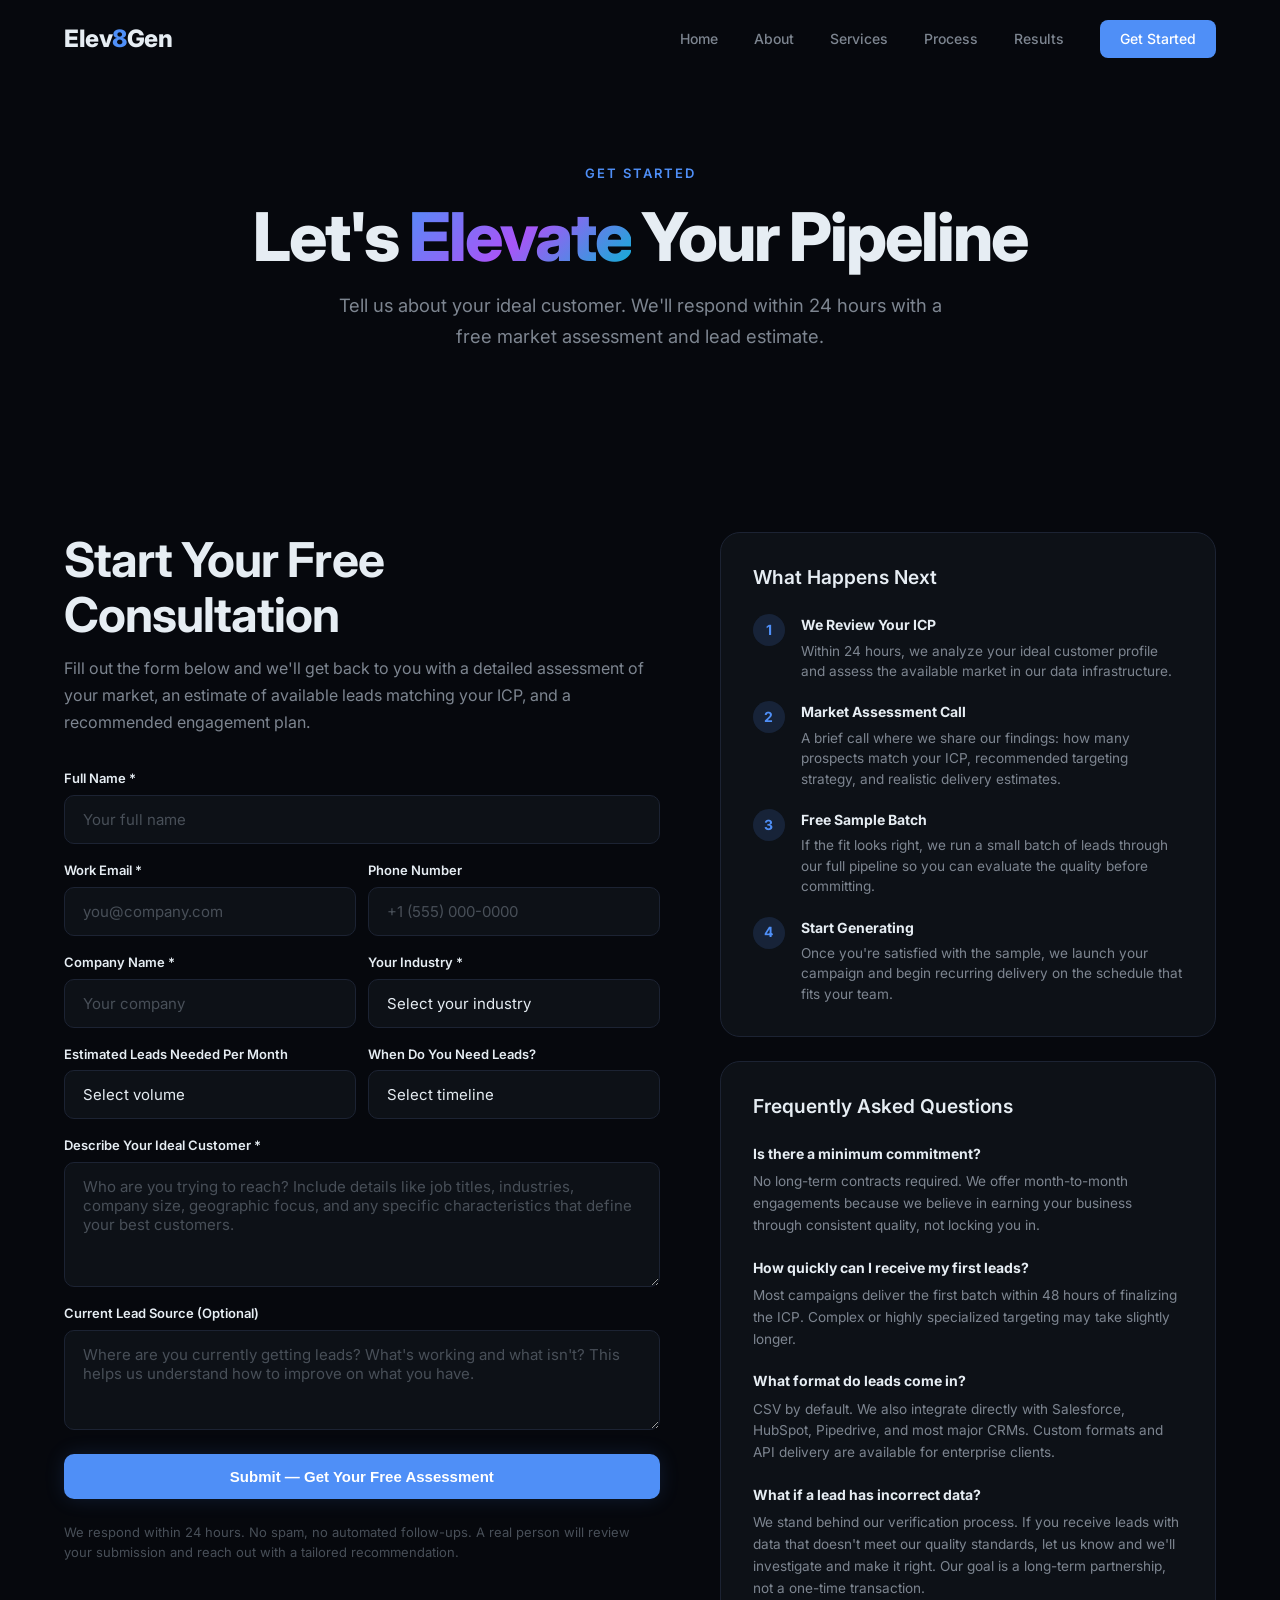
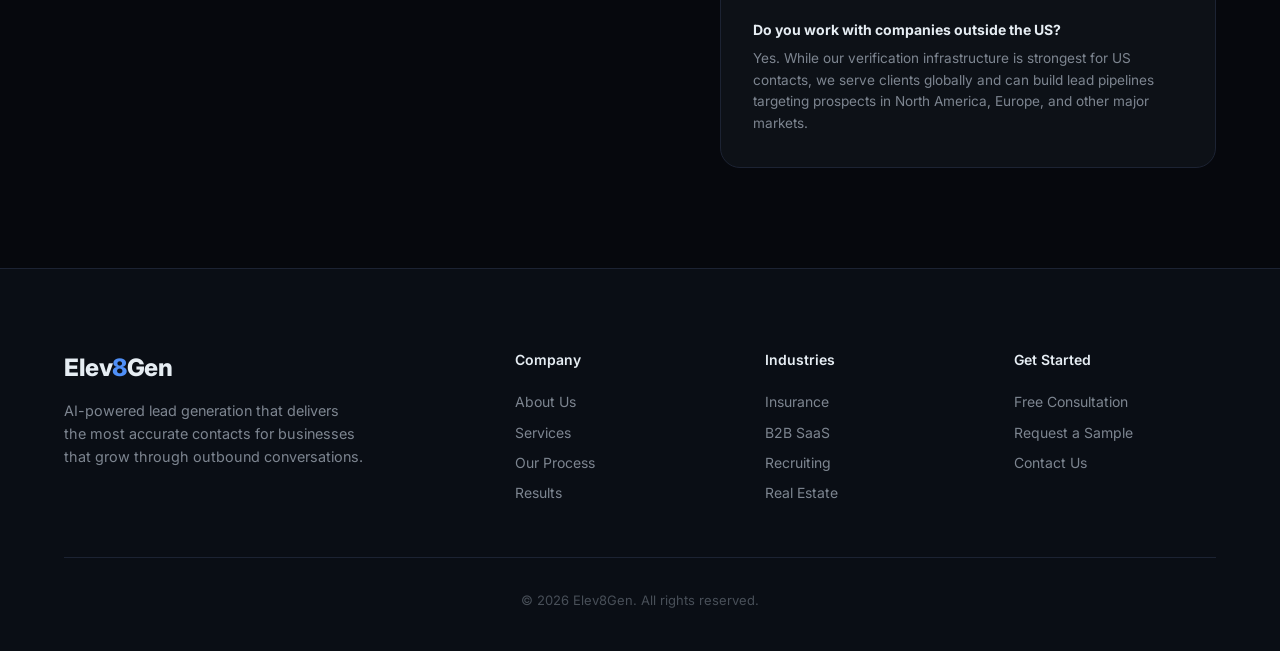
==== contact.html @ 8c3152a1 "Rebuild as multi-page website with unique content per page" ====
<!DOCTYPE html>
<html lang="en">
<head>
    <meta charset="UTF-8">
    <meta name="viewport" content="width=device-width, initial-scale=1.0">
    <title>Contact Us — Elev8Gen</title>
    <meta name="description" content="Get a free lead estimate for your market. Tell us your ideal customer and we'll show you exactly what's possible.">
    <link rel="preconnect" href="https://fonts.googleapis.com">
    <link rel="preconnect" href="https://fonts.gstatic.com" crossorigin>
    <link href="https://fonts.googleapis.com/css2?family=Inter:wght@300;400;500;600;700;800;900&display=swap" rel="stylesheet">
    <link rel="stylesheet" href="style.css">
</head>
<body>

<nav class="nav" id="nav">
    <div class="nav-container">
        <a href="index.html" class="logo">Elev<span class="accent">8</span>Gen</a>
        <div class="nav-links" id="navLinks">
            <a href="index.html">Home</a>
            <a href="about.html">About</a>
            <a href="services.html">Services</a>
            <a href="process.html">Process</a>
            <a href="results.html">Results</a>
            <a href="contact.html" class="nav-cta active">Get Started</a>
        </div>
        <button class="menu-toggle" id="menuToggle" aria-label="Toggle menu">
            <span></span><span></span><span></span>
        </button>
    </div>
</nav>

<section class="page-header">
    <div class="container">
        <span class="section-tag">Get Started</span>
        <h1>Let's <span class="gradient-text">Elevate</span> Your Pipeline</h1>
        <p class="page-header-sub">Tell us about your ideal customer. We'll respond within 24 hours with a free market assessment and lead estimate.</p>
    </div>
</section>

<section class="content-section">
    <div class="container">
        <div class="contact-layout">
            <div class="contact-form-section">
                <h2>Start Your Free Consultation</h2>
                <p>Fill out the form below and we'll get back to you with a detailed assessment of your market, an estimate of available leads matching your ICP, and a recommended engagement plan.</p>
                <form action="https://formspree.io/f/YOUR_FORM_ID" method="POST" class="contact-form">
                    <div class="form-group">
                        <label for="name">Full Name *</label>
                        <input type="text" id="name" name="name" placeholder="Your full name" required>
                    </div>
                    <div class="form-row">
                        <div class="form-group">
                            <label for="email">Work Email *</label>
                            <input type="email" id="email" name="email" placeholder="you@company.com" required>
                        </div>
                        <div class="form-group">
                            <label for="phone">Phone Number</label>
                            <input type="tel" id="phone" name="phone" placeholder="+1 (555) 000-0000">
                        </div>
                    </div>
                    <div class="form-row">
                        <div class="form-group">
                            <label for="company">Company Name *</label>
                            <input type="text" id="company" name="company" placeholder="Your company" required>
                        </div>
                        <div class="form-group">
                            <label for="industry">Your Industry *</label>
                            <select id="industry" name="industry" required>
                                <option value="" disabled selected>Select your industry</option>
                                <option value="Life Insurance">Life Insurance</option>
                                <option value="Health Insurance">Health Insurance</option>
                                <option value="Medicare">Medicare</option>
                                <option value="B2B SaaS">B2B SaaS</option>
                                <option value="Recruiting & Staffing">Recruiting & Staffing</option>
                                <option value="Real Estate">Real Estate</option>
                                <option value="Financial Services">Financial Services</option>
                                <option value="Solar & Home Services">Solar & Home Services</option>
                                <option value="Other">Other</option>
                            </select>
                        </div>
                    </div>
                    <div class="form-row">
                        <div class="form-group">
                            <label for="volume">Estimated Leads Needed Per Month</label>
                            <select id="volume" name="volume">
                                <option value="" disabled selected>Select volume</option>
                                <option value="Under 200">Under 200</option>
                                <option value="200-500">200 - 500</option>
                                <option value="500-1000">500 - 1,000</option>
                                <option value="1000-2000">1,000 - 2,000</option>
                                <option value="2000+">2,000+</option>
                                <option value="Not sure yet">Not sure yet</option>
                            </select>
                        </div>
                        <div class="form-group">
                            <label for="timeline">When Do You Need Leads?</label>
                            <select id="timeline" name="timeline">
                                <option value="" disabled selected>Select timeline</option>
                                <option value="Immediately">Immediately</option>
                                <option value="Within 2 weeks">Within 2 weeks</option>
                                <option value="Within a month">Within a month</option>
                                <option value="Just exploring">Just exploring options</option>
                            </select>
                        </div>
                    </div>
                    <div class="form-group">
                        <label for="icp">Describe Your Ideal Customer *</label>
                        <textarea id="icp" name="icp" rows="5" placeholder="Who are you trying to reach? Include details like job titles, industries, company size, geographic focus, and any specific characteristics that define your best customers." required></textarea>
                    </div>
                    <div class="form-group">
                        <label for="current">Current Lead Source (Optional)</label>
                        <textarea id="current" name="current_source" rows="3" placeholder="Where are you currently getting leads? What's working and what isn't? This helps us understand how to improve on what you have."></textarea>
                    </div>
                    <button type="submit" class="btn btn-primary btn-full">Submit — Get Your Free Assessment</button>
                    <p class="form-note">We respond within 24 hours. No spam, no automated follow-ups. A real person will review your submission and reach out with a tailored recommendation.</p>
                </form>
            </div>
            <div class="contact-info-section">
                <div class="info-card">
                    <h3>What Happens Next</h3>
                    <div class="next-steps">
                        <div class="next-step">
                            <div class="next-step-num">1</div>
                            <div>
                                <strong>We Review Your ICP</strong>
                                <p>Within 24 hours, we analyze your ideal customer profile and assess the available market in our data infrastructure.</p>
                            </div>
                        </div>
                        <div class="next-step">
                            <div class="next-step-num">2</div>
                            <div>
                                <strong>Market Assessment Call</strong>
                                <p>A brief call where we share our findings: how many prospects match your ICP, recommended targeting strategy, and realistic delivery estimates.</p>
                            </div>
                        </div>
                        <div class="next-step">
                            <div class="next-step-num">3</div>
                            <div>
                                <strong>Free Sample Batch</strong>
                                <p>If the fit looks right, we run a small batch of leads through our full pipeline so you can evaluate the quality before committing.</p>
                            </div>
                        </div>
                        <div class="next-step">
                            <div class="next-step-num">4</div>
                            <div>
                                <strong>Start Generating</strong>
                                <p>Once you're satisfied with the sample, we launch your campaign and begin recurring delivery on the schedule that fits your team.</p>
                            </div>
                        </div>
                    </div>
                </div>
                <div class="info-card">
                    <h3>Frequently Asked Questions</h3>
                    <div class="faq-list">
                        <div class="faq-item">
                            <h4>Is there a minimum commitment?</h4>
                            <p>No long-term contracts required. We offer month-to-month engagements because we believe in earning your business through consistent quality, not locking you in.</p>
                        </div>
                        <div class="faq-item">
                            <h4>How quickly can I receive my first leads?</h4>
                            <p>Most campaigns deliver the first batch within 48 hours of finalizing the ICP. Complex or highly specialized targeting may take slightly longer.</p>
                        </div>
                        <div class="faq-item">
                            <h4>What format do leads come in?</h4>
                            <p>CSV by default. We also integrate directly with Salesforce, HubSpot, Pipedrive, and most major CRMs. Custom formats and API delivery are available for enterprise clients.</p>
                        </div>
                        <div class="faq-item">
                            <h4>What if a lead has incorrect data?</h4>
                            <p>We stand behind our verification process. If you receive leads with data that doesn't meet our quality standards, let us know and we'll investigate and make it right. Our goal is a long-term partnership, not a one-time transaction.</p>
                        </div>
                        <div class="faq-item">
                            <h4>Do you work with companies outside the US?</h4>
                            <p>Yes. While our verification infrastructure is strongest for US contacts, we serve clients globally and can build lead pipelines targeting prospects in North America, Europe, and other major markets.</p>
                        </div>
                    </div>
                </div>
            </div>
        </div>
    </div>
</section>

<footer class="footer">
    <div class="container">
        <div class="footer-grid">
            <div class="footer-brand">
                <a href="index.html" class="logo">Elev<span class="accent">8</span>Gen</a>
                <p>AI-powered lead generation that delivers the most accurate contacts for businesses that grow through outbound conversations.</p>
            </div>
            <div class="footer-links"><h4>Company</h4><a href="about.html">About Us</a><a href="services.html">Services</a><a href="process.html">Our Process</a><a href="results.html">Results</a></div>
            <div class="footer-links"><h4>Industries</h4><a href="services.html">Insurance</a><a href="services.html">B2B SaaS</a><a href="services.html">Recruiting</a><a href="services.html">Real Estate</a></div>
            <div class="footer-links"><h4>Get Started</h4><a href="contact.html">Free Consultation</a><a href="contact.html">Request a Sample</a><a href="contact.html">Contact Us</a></div>
        </div>
        <div class="footer-bottom"><p>&copy; 2026 Elev8Gen. All rights reserved.</p></div>
    </div>
</footer>
<script src="main.js"></script>
</body>
</html>
---- style.css ----
/* ── Reset & Variables ────────────────────────────────── */
*, *::before, *::after { margin: 0; padding: 0; box-sizing: border-box; }

:root {
    --bg: #06080d;
    --bg-card: #0d1117;
    --bg-card-hover: #131a24;
    --bg-section: #0a0e15;
    --border: #1c2333;
    --border-light: #243049;
    --text: #e6edf3;
    --text-muted: #7d8590;
    --text-dim: #484f58;
    --accent: #4f8ff7;
    --accent-hover: #3b7be6;
    --accent-glow: rgba(79, 143, 247, 0.15);
    --gradient-1: #4f8ff7;
    --gradient-2: #a855f7;
    --gradient-3: #06b6d4;
    --radius: 12px;
    --radius-lg: 20px;
}

html { scroll-behavior: smooth; }

body {
    font-family: 'Inter', -apple-system, BlinkMacSystemFont, sans-serif;
    background: var(--bg);
    color: var(--text);
    line-height: 1.6;
    overflow-x: hidden;
    -webkit-font-smoothing: antialiased;
}

.container {
    max-width: 1200px;
    margin: 0 auto;
    padding: 0 24px;
}

a { color: var(--accent); text-decoration: none; }

/* ── Typography ──────────────────────────────────────── */
h1 { font-size: clamp(2.5rem, 6vw, 4.2rem); font-weight: 800; line-height: 1.1; letter-spacing: -0.03em; }
h2 { font-size: clamp(2rem, 4vw, 3rem); font-weight: 700; line-height: 1.15; letter-spacing: -0.02em; }
h3 { font-size: 1.2rem; font-weight: 600; line-height: 1.3; }

.gradient-text {
    background: linear-gradient(135deg, var(--gradient-1), var(--gradient-2), var(--gradient-3));
    -webkit-background-clip: text;
    -webkit-text-fill-color: transparent;
    background-clip: text;
}

.accent { color: var(--accent); }

/* ── Buttons ─────────────────────────────────────────── */
.btn {
    display: inline-flex;
    align-items: center;
    justify-content: center;
    padding: 14px 32px;
    border-radius: 10px;
    font-size: 15px;
    font-weight: 600;
    cursor: pointer;
    transition: all 0.2s;
    border: none;
    text-decoration: none;
}

.btn-primary {
    background: var(--accent);
    color: white;
    box-shadow: 0 0 20px var(--accent-glow);
}

.btn-primary:hover {
    background: var(--accent-hover);
    box-shadow: 0 0 40px var(--accent-glow);
    transform: translateY(-1px);
}

.btn-outline {
    background: transparent;
    color: var(--text);
    border: 1px solid var(--border-light);
}

.btn-outline:hover {
    border-color: var(--accent);
    color: var(--accent);
}

.btn-full { width: 100%; }

/* ── Navigation ──────────────────────────────────────── */
.nav {
    position: fixed;
    top: 0;
    left: 0;
    right: 0;
    z-index: 1000;
    padding: 20px 0;
    transition: all 0.3s;
}

.nav.scrolled {
    padding: 12px 0;
    background: rgba(6, 8, 13, 0.9);
    backdrop-filter: blur(20px);
    border-bottom: 1px solid var(--border);
}

.nav-container {
    max-width: 1200px;
    margin: 0 auto;
    padding: 0 24px;
    display: flex;
    align-items: center;
    justify-content: space-between;
}

.logo {
    font-size: 1.5rem;
    font-weight: 800;
    color: var(--text);
    letter-spacing: -0.02em;
}

.logo:hover { color: var(--text); text-decoration: none; }

.nav-links {
    display: flex;
    align-items: center;
    gap: 36px;
}

.nav-links a {
    color: var(--text-muted);
    font-size: 14px;
    font-weight: 500;
    transition: color 0.2s;
}

.nav-links a:hover { color: var(--text); text-decoration: none; }

.nav-cta {
    background: var(--accent) !important;
    color: white !important;
    padding: 8px 20px !important;
    border-radius: 8px;
}

.nav-cta:hover { background: var(--accent-hover) !important; }

.menu-toggle {
    display: none;
    flex-direction: column;
    gap: 5px;
    background: none;
    border: none;
    cursor: pointer;
    padding: 4px;
}

.menu-toggle span {
    width: 24px;
    height: 2px;
    background: var(--text);
    transition: all 0.3s;
}

/* ── Hero ────────────────────────────────────────────── */
.hero {
    padding: 180px 0 100px;
    position: relative;
    overflow: hidden;
}

.hero-bg {
    position: absolute;
    top: -50%;
    left: 50%;
    transform: translateX(-50%);
    width: 800px;
    height: 800px;
    background: radial-gradient(circle, var(--accent-glow) 0%, transparent 70%);
    pointer-events: none;
}

.hero-content {
    text-align: center;
    max-width: 820px;
    margin: 0 auto;
    position: relative;
}

.hero-badge {
    display: inline-block;
    padding: 6px 16px;
    background: var(--accent-glow);
    border: 1px solid rgba(79, 143, 247, 0.3);
    border-radius: 100px;
    font-size: 13px;
    font-weight: 600;
    color: var(--accent);
    margin-bottom: 24px;
}

.hero-sub {
    font-size: 1.15rem;
    color: var(--text-muted);
    max-width: 640px;
    margin: 24px auto 40px;
    line-height: 1.7;
}

.hero-actions {
    display: flex;
    gap: 16px;
    justify-content: center;
    margin-bottom: 64px;
}

.hero-stats {
    display: flex;
    justify-content: center;
    align-items: center;
    gap: 40px;
    padding-top: 48px;
    border-top: 1px solid var(--border);
}

.hero-stat { text-align: center; }

.hero-stat-number {
    display: block;
    font-size: 2rem;
    font-weight: 800;
    color: var(--text);
    letter-spacing: -0.02em;
}

.hero-stat-label {
    font-size: 13px;
    color: var(--text-muted);
    margin-top: 4px;
}

.hero-stat-divider {
    width: 1px;
    height: 48px;
    background: var(--border);
}

/* ── Trusted ─────────────────────────────────────────── */
.trusted {
    padding: 48px 0;
    border-top: 1px solid var(--border);
    border-bottom: 1px solid var(--border);
}

.trusted-label {
    text-align: center;
    font-size: 13px;
    color: var(--text-dim);
    text-transform: uppercase;
    letter-spacing: 2px;
    font-weight: 500;
    margin-bottom: 24px;
}

.trusted-logos {
    display: flex;
    justify-content: center;
    align-items: center;
    gap: 60px;
}

.trusted-item {
    font-size: 16px;
    font-weight: 600;
    color: var(--text-muted);
    opacity: 0.6;
}

/* ── Section Headers ─────────────────────────────────── */
.section-header {
    text-align: center;
    max-width: 700px;
    margin: 0 auto 60px;
}

.section-tag {
    display: inline-block;
    font-size: 13px;
    font-weight: 600;
    color: var(--accent);
    text-transform: uppercase;
    letter-spacing: 2px;
    margin-bottom: 16px;
}

.section-sub {
    font-size: 1.05rem;
    color: var(--text-muted);
    margin-top: 16px;
    line-height: 1.7;
}

/* ── About ───────────────────────────────────────────── */
.about {
    padding: 120px 0;
    background: var(--bg-section);
}

.about-grid {
    display: grid;
    grid-template-columns: 1fr 1fr;
    gap: 60px;
    align-items: start;
}

.about-text p {
    color: var(--text-muted);
    font-size: 1rem;
    margin-bottom: 20px;
    line-height: 1.8;
}

.about-lead {
    font-size: 1.1rem !important;
    color: var(--text) !important;
    font-weight: 500;
}

.about-highlight {
    margin-top: 32px;
    padding: 24px;
    background: var(--accent-glow);
    border: 1px solid rgba(79, 143, 247, 0.2);
    border-radius: var(--radius);
}

.highlight-number {
    font-size: 2.5rem;
    font-weight: 800;
    color: var(--accent);
    margin-bottom: 8px;
}

.highlight-text {
    color: var(--text-muted);
    font-size: 0.95rem;
    line-height: 1.6;
}

.about-cards {
    display: flex;
    flex-direction: column;
    gap: 20px;
}

.about-card {
    padding: 28px;
    background: var(--bg-card);
    border: 1px solid var(--border);
    border-radius: var(--radius);
    transition: all 0.3s;
}

.about-card:hover {
    border-color: var(--border-light);
    transform: translateX(4px);
}

.card-icon {
    font-size: 14px;
    font-weight: 700;
    color: var(--accent);
    margin-bottom: 12px;
}

.about-card h3 { margin-bottom: 8px; }
.about-card p { color: var(--text-muted); font-size: 0.9rem; line-height: 1.6; }

/* ── Services ────────────────────────────────────────── */
.services { padding: 120px 0; }

.services-grid {
    display: grid;
    grid-template-columns: repeat(3, 1fr);
    gap: 24px;
}

.service-card {
    padding: 36px;
    background: var(--bg-card);
    border: 1px solid var(--border);
    border-radius: var(--radius-lg);
    transition: all 0.3s;
    position: relative;
}

.service-card:hover {
    border-color: var(--border-light);
    transform: translateY(-4px);
}

.service-card.featured {
    border-color: var(--accent);
    background: linear-gradient(135deg, rgba(79, 143, 247, 0.05), rgba(168, 85, 247, 0.05));
}

.service-badge {
    position: absolute;
    top: -12px;
    left: 28px;
    padding: 4px 14px;
    background: var(--accent);
    color: white;
    font-size: 12px;
    font-weight: 600;
    border-radius: 100px;
}

.service-icon {
    width: 56px;
    height: 56px;
    display: flex;
    align-items: center;
    justify-content: center;
    background: var(--accent-glow);
    border-radius: 12px;
    color: var(--accent);
    margin-bottom: 20px;
}

.service-card h3 { margin-bottom: 12px; }
.service-card > p { color: var(--text-muted); font-size: 0.95rem; margin-bottom: 20px; line-height: 1.7; }

.service-features {
    list-style: none;
    padding-top: 20px;
    border-top: 1px solid var(--border);
}

.service-features li {
    padding: 6px 0;
    font-size: 14px;
    color: var(--text-muted);
    padding-left: 20px;
    position: relative;
}

.service-features li::before {
    content: '';
    position: absolute;
    left: 0;
    top: 14px;
    width: 6px;
    height: 6px;
    background: var(--accent);
    border-radius: 50%;
}

/* ── Process ─────────────────────────────────────────── */
.process {
    padding: 120px 0;
    background: var(--bg-section);
}

.process-steps {
    max-width: 700px;
    margin: 0 auto 60px;
}

.process-step {
    display: flex;
    gap: 24px;
    padding: 32px 0;
    border-bottom: 1px solid var(--border);
}

.process-step:last-child { border-bottom: none; }

.step-number {
    font-size: 2rem;
    font-weight: 800;
    color: var(--accent);
    opacity: 0.5;
    flex-shrink: 0;
    width: 60px;
}

.step-content h3 { margin-bottom: 8px; }
.step-content p { color: var(--text-muted); font-size: 0.95rem; line-height: 1.7; }

.tech-stack { text-align: center; }

.tech-label {
    font-size: 13px;
    color: var(--text-dim);
    text-transform: uppercase;
    letter-spacing: 2px;
    font-weight: 500;
    margin-bottom: 20px;
}

.tech-logos {
    display: flex;
    justify-content: center;
    gap: 24px;
}

.tech-item {
    padding: 12px 28px;
    background: var(--bg-card);
    border: 1px solid var(--border);
    border-radius: 100px;
    font-size: 14px;
    font-weight: 600;
    color: var(--text-muted);
}

/* ── Results ─────────────────────────────────────────── */
.results { padding: 120px 0; }

.results-grid {
    display: grid;
    grid-template-columns: repeat(4, 1fr);
    gap: 24px;
    margin-bottom: 60px;
}

.result-card {
    padding: 32px;
    background: var(--bg-card);
    border: 1px solid var(--border);
    border-radius: var(--radius-lg);
    text-align: center;
}

.result-number {
    font-size: 2.5rem;
    font-weight: 800;
    background: linear-gradient(135deg, var(--gradient-1), var(--gradient-2));
    -webkit-background-clip: text;
    -webkit-text-fill-color: transparent;
    background-clip: text;
    margin-bottom: 8px;
}

.result-label {
    font-size: 14px;
    font-weight: 600;
    color: var(--text);
    margin-bottom: 12px;
}

.result-card p { color: var(--text-muted); font-size: 0.85rem; line-height: 1.6; }

/* ── Testimonials ────────────────────────────────────── */
.testimonials {
    display: grid;
    grid-template-columns: 1fr 1fr;
    gap: 24px;
}

.testimonial {
    padding: 32px;
    background: var(--bg-card);
    border: 1px solid var(--border);
    border-radius: var(--radius-lg);
}

.testimonial-text {
    font-size: 1.05rem;
    color: var(--text);
    line-height: 1.7;
    margin-bottom: 20px;
    font-style: italic;
}

.author-info strong {
    display: block;
    font-size: 14px;
    color: var(--text);
}

.author-info span {
    font-size: 13px;
    color: var(--text-muted);
}

/* ── Industries ──────────────────────────────────────── */
.industries {
    padding: 120px 0;
    background: var(--bg-section);
}

.industry-grid {
    display: grid;
    grid-template-columns: repeat(3, 1fr);
    gap: 20px;
}

.industry-card {
    padding: 32px;
    background: var(--bg-card);
    border: 1px solid var(--border);
    border-radius: var(--radius);
    transition: all 0.3s;
}

.industry-card:hover {
    border-color: var(--border-light);
    transform: translateY(-2px);
}

.industry-card h3 { margin-bottom: 10px; color: var(--accent); }
.industry-card p { color: var(--text-muted); font-size: 0.9rem; line-height: 1.6; }

/* ── CTA / Contact ───────────────────────────────────── */
.cta {
    padding: 120px 0;
}

.cta-content {
    max-width: 640px;
    margin: 0 auto;
    text-align: center;
}

.cta-content h2 { margin-bottom: 16px; }
.cta-content > p { color: var(--text-muted); margin-bottom: 40px; font-size: 1.05rem; }

.cta-form form {
    display: flex;
    flex-direction: column;
    gap: 12px;
}

.form-row {
    display: grid;
    grid-template-columns: 1fr 1fr;
    gap: 12px;
}

.cta-form input, .cta-form textarea {
    width: 100%;
    padding: 14px 18px;
    background: var(--bg-card);
    border: 1px solid var(--border);
    border-radius: 10px;
    color: var(--text);
    font-size: 15px;
    font-family: inherit;
    outline: none;
    transition: border-color 0.2s;
}

.cta-form input:focus, .cta-form textarea:focus {
    border-color: var(--accent);
}

.cta-form input::placeholder, .cta-form textarea::placeholder {
    color: var(--text-dim);
}

.cta-form textarea { resize: vertical; min-height: 100px; }

.cta-form .btn { margin-top: 8px; }

.form-note {
    font-size: 13px;
    color: var(--text-dim);
    margin-top: 12px;
}

/* ── Footer ──────────────────────────────────────────── */
.footer {
    padding: 80px 0 40px;
    border-top: 1px solid var(--border);
    background: var(--bg-section);
}

.footer-grid {
    display: grid;
    grid-template-columns: 2fr 1fr 1fr 1fr;
    gap: 48px;
    margin-bottom: 48px;
}

.footer-brand p {
    color: var(--text-muted);
    font-size: 0.9rem;
    margin-top: 12px;
    line-height: 1.6;
    max-width: 300px;
}

.footer-links h4 {
    font-size: 14px;
    font-weight: 600;
    color: var(--text);
    margin-bottom: 16px;
}

.footer-links a {
    display: block;
    color: var(--text-muted);
    font-size: 14px;
    padding: 4px 0;
    transition: color 0.2s;
}

.footer-links a:hover { color: var(--text); text-decoration: none; }

.footer-bottom {
    padding-top: 32px;
    border-top: 1px solid var(--border);
    text-align: center;
}

.footer-bottom p {
    font-size: 13px;
    color: var(--text-dim);
}

/* ── Animations ──────────────────────────────────────── */
.animate-in {
    opacity: 0;
    transform: translateY(20px);
    transition: opacity 0.6s ease, transform 0.6s ease;
}

.animate-in.visible {
    opacity: 1;
    transform: translateY(0);
}

/* ── Responsive ──────────────────────────────────────── */
@media (max-width: 1024px) {
    .services-grid { grid-template-columns: 1fr; max-width: 500px; margin: 0 auto; }
    .results-grid { grid-template-columns: repeat(2, 1fr); }
    .industry-grid { grid-template-columns: repeat(2, 1fr); }
    .footer-grid { grid-template-columns: 1fr 1fr; }
}

@media (max-width: 768px) {
    .nav-links {
        display: none;
        position: absolute;
        top: 100%;
        left: 0;
        right: 0;
        background: rgba(6, 8, 13, 0.98);
        backdrop-filter: blur(20px);
        flex-direction: column;
        padding: 20px 24px;
        gap: 16px;
        border-bottom: 1px solid var(--border);
    }

    .nav-links.active { display: flex; }
    .menu-toggle { display: flex; }
    .menu-toggle.active span:nth-child(1) { transform: rotate(45deg) translate(5px, 5px); }
    .menu-toggle.active span:nth-child(2) { opacity: 0; }
    .menu-toggle.active span:nth-child(3) { transform: rotate(-45deg) translate(5px, -5px); }

    .hero { padding: 140px 0 80px; }
    .hero-actions { flex-direction: column; align-items: center; }
    .hero-stats { flex-direction: column; gap: 24px; }
    .hero-stat-divider { width: 48px; height: 1px; }

    .about-grid { grid-template-columns: 1fr; }
    .results-grid { grid-template-columns: 1fr; }
    .testimonials { grid-template-columns: 1fr; }
    .industry-grid { grid-template-columns: 1fr; }
    .footer-grid { grid-template-columns: 1fr; gap: 32px; }
    .form-row { grid-template-columns: 1fr; }
    .trusted-logos { flex-direction: column; gap: 16px; }
    .contact-layout { grid-template-columns: 1fr; }
    .content-two-col { grid-template-columns: 1fr; }
    .approach-grid { grid-template-columns: 1fr; }
    .data-points-grid { grid-template-columns: 1fr; }
    .metrics-grid { grid-template-columns: 1fr; }
    .industry-deep-grid { grid-template-columns: 1fr; }
    .tech-detail-grid { grid-template-columns: 1fr; }
}

/* ══════════════════════════════════════════════════════════
   MULTI-PAGE STYLES
   ══════════════════════════════════════════════════════════ */

/* ── Page Headers ────────────────────────────────────── */
.page-header {
    padding: 160px 0 80px;
    text-align: center;
    position: relative;
}

.page-header h1 { margin-bottom: 16px; }

.page-header-sub {
    font-size: 1.15rem;
    color: var(--text-muted);
    max-width: 640px;
    margin: 0 auto;
    line-height: 1.7;
}

/* ── Content Sections ────────────────────────────────── */
.content-section { padding: 100px 0; }
.content-section.alt-bg { background: var(--bg-section); }

.lead-text {
    font-size: 1.1rem;
    color: var(--text);
    max-width: 800px;
    margin: 0 auto 48px;
    text-align: center;
    line-height: 1.8;
}

.content-two-col {
    display: grid;
    grid-template-columns: 1.2fr 1fr;
    gap: 60px;
    align-items: start;
}

/* ── Value Cards (Home) ──────────────────────────────── */
.value-section { padding: 100px 0; }

.value-grid {
    display: grid;
    grid-template-columns: repeat(3, 1fr);
    gap: 24px;
}

.value-card {
    padding: 32px;
    background: var(--bg-card);
    border: 1px solid var(--border);
    border-radius: var(--radius-lg);
    transition: all 0.3s;
}

.value-card:hover {
    border-color: var(--border-light);
    transform: translateY(-3px);
}

.value-icon {
    width: 52px;
    height: 52px;
    display: flex;
    align-items: center;
    justify-content: center;
    background: var(--accent-glow);
    border-radius: 12px;
    color: var(--accent);
    margin-bottom: 20px;
}

.value-card h3 { margin-bottom: 10px; }
.value-card p { color: var(--text-muted); font-size: 0.95rem; line-height: 1.7; }

/* ── Industry Preview (Home) ─────────────────────────── */
.industries-preview { padding: 100px 0; background: var(--bg-section); }

.industry-preview-grid {
    display: grid;
    grid-template-columns: repeat(3, 1fr);
    gap: 20px;
}

.industry-preview-card {
    padding: 32px;
    background: var(--bg-card);
    border: 1px solid var(--border);
    border-radius: var(--radius);
    transition: all 0.3s;
}

.industry-preview-card:hover {
    border-color: var(--border-light);
    transform: translateY(-2px);
}

.industry-preview-card h3 { color: var(--accent); margin-bottom: 10px; }
.industry-preview-card p { color: var(--text-muted); font-size: 0.9rem; line-height: 1.6; margin-bottom: 16px; }

.card-link {
    font-size: 14px;
    font-weight: 600;
    color: var(--accent);
}

.card-link:hover { text-decoration: underline; }

.highlight-card { border-color: var(--accent); background: linear-gradient(135deg, rgba(79,143,247,0.05), rgba(168,85,247,0.05)); }

/* ── Social Proof (Home) ─────────────────────────────── */
.social-proof { padding: 100px 0; }

.proof-content {
    display: grid;
    grid-template-columns: 1.5fr 1fr;
    gap: 60px;
    align-items: center;
}

.proof-quote p {
    font-size: 1.2rem;
    font-style: italic;
    color: var(--text);
    line-height: 1.8;
    margin-bottom: 24px;
}

.proof-author strong { display: block; color: var(--text); font-size: 15px; }
.proof-author span { color: var(--text-muted); font-size: 14px; }

.proof-stat { margin-bottom: 24px; }
.proof-number { display: block; font-size: 2.5rem; font-weight: 800; color: var(--accent); }
.proof-label { color: var(--text-muted); font-size: 0.9rem; line-height: 1.5; }

/* ── Home CTA ────────────────────────────────────────── */
.home-cta { padding: 100px 0; background: var(--bg-section); }

.home-cta-content {
    text-align: center;
    max-width: 600px;
    margin: 0 auto;
}

.home-cta-content h2 { margin-bottom: 16px; }
.home-cta-content > p { color: var(--text-muted); margin-bottom: 32px; font-size: 1.05rem; line-height: 1.7; }
.home-cta-actions { display: flex; gap: 16px; justify-content: center; }

/* ── Page CTA (shared) ───────────────────────────────── */
.page-cta { padding: 100px 0; background: var(--bg-section); }

.page-cta-content {
    text-align: center;
    max-width: 600px;
    margin: 0 auto;
}

.page-cta-content h2 { margin-bottom: 16px; }
.page-cta-content p { color: var(--text-muted); margin-bottom: 32px; font-size: 1.05rem; }

/* ── Styled Lists ────────────────────────────────────── */
.styled-list {
    list-style: none;
    padding: 0;
    margin: 16px 0 24px;
}

.styled-list li {
    padding: 8px 0 8px 24px;
    color: var(--text-muted);
    font-size: 0.95rem;
    line-height: 1.7;
    position: relative;
}

.styled-list li::before {
    content: '';
    position: absolute;
    left: 0;
    top: 16px;
    width: 6px;
    height: 6px;
    background: var(--accent);
    border-radius: 50%;
}

.styled-list li strong { color: var(--text); }

/* ── Stat Highlights (About) ─────────────────────────── */
.stat-highlight {
    padding: 32px;
    background: var(--bg-card);
    border: 1px solid var(--border);
    border-radius: var(--radius-lg);
    margin-bottom: 20px;
}

.stat-highlight.accent-highlight {
    background: var(--accent-glow);
    border-color: rgba(79, 143, 247, 0.3);
}

.stat-highlight-number {
    font-size: 3rem;
    font-weight: 800;
    color: var(--text-muted);
    letter-spacing: -0.02em;
}

.accent-highlight .stat-highlight-number { color: var(--accent); }

.stat-highlight-label {
    font-size: 14px;
    font-weight: 600;
    color: var(--text);
    margin-bottom: 8px;
}

.stat-highlight p { color: var(--text-muted); font-size: 0.9rem; line-height: 1.6; }

/* ── Approach (About) ────────────────────────────────── */
.approach-grid {
    display: grid;
    grid-template-columns: 1fr 1fr;
    gap: 24px;
    margin-top: 40px;
}

.approach-card {
    padding: 32px;
    background: var(--bg-card);
    border: 1px solid var(--border);
    border-radius: var(--radius-lg);
}

.approach-card h3 { margin-bottom: 24px; text-align: center; }

.featured-approach { border-color: var(--accent); }

.approach-flow { margin-bottom: 20px; }

.flow-step {
    padding: 12px 16px;
    border-radius: 8px;
    font-size: 14px;
    font-weight: 500;
    text-align: center;
}

.flow-step.bad { background: rgba(239, 68, 68, 0.1); color: #f87171; border: 1px solid rgba(239,68,68,0.2); }
.flow-step.good { background: var(--accent-glow); color: var(--accent); border: 1px solid rgba(79,143,247,0.2); }

.flow-arrow { text-align: center; padding: 4px 0; color: var(--text-dim); font-size: 18px; }

.approach-result { font-size: 14px; font-weight: 600; text-align: center; padding-top: 16px; border-top: 1px solid var(--border); }
.bad-result { color: #f87171; }
.good-result { color: var(--accent); }

/* ── Explainer Cards (About) ─────────────────────────── */
.explainer-grid {
    display: grid;
    grid-template-columns: 1fr 1fr;
    gap: 24px;
}

.explainer-card {
    padding: 32px;
    background: var(--bg-card);
    border: 1px solid var(--border);
    border-radius: var(--radius);
    transition: all 0.3s;
}

.explainer-card:hover { border-color: var(--border-light); }
.explainer-card .card-icon { font-size: 14px; font-weight: 700; color: var(--accent); margin-bottom: 12px; }
.explainer-card h3 { margin-bottom: 12px; }
.explainer-card p { color: var(--text-muted); font-size: 0.9rem; line-height: 1.7; }

/* ── Principles (About) ─────────────────────────────── */
.principles-grid {
    display: grid;
    grid-template-columns: 1fr 1fr;
    gap: 24px;
}

.principle {
    padding: 32px;
    background: var(--bg-card);
    border: 1px solid var(--border);
    border-radius: var(--radius);
}

.principle h3 { margin-bottom: 12px; color: var(--accent); }
.principle p { color: var(--text-muted); font-size: 0.9rem; line-height: 1.7; }

/* ── Service Detail (Services) ───────────────────────── */
.services-detail-grid { display: flex; flex-direction: column; gap: 40px; }

.service-detail {
    background: var(--bg-card);
    border: 1px solid var(--border);
    border-radius: var(--radius-lg);
    overflow: hidden;
}

.service-detail.featured-service { border-color: var(--accent); }

.service-detail-header {
    padding: 32px 36px 24px;
    display: flex;
    align-items: center;
    gap: 20px;
    border-bottom: 1px solid var(--border);
}

.service-number {
    font-size: 2rem;
    font-weight: 800;
    color: var(--accent);
    opacity: 0.5;
}

.service-detail-header h2 { margin-bottom: 0; font-size: 1.5rem; }

.service-popular {
    margin-left: auto;
    padding: 4px 14px;
    background: var(--accent);
    color: white;
    font-size: 12px;
    font-weight: 600;
    border-radius: 100px;
}

.service-detail-body {
    padding: 32px 36px;
}

.service-detail-body p {
    color: var(--text-muted);
    font-size: 0.95rem;
    line-height: 1.7;
    margin-bottom: 20px;
}

.service-detail-body h4 {
    font-size: 15px;
    font-weight: 600;
    color: var(--text);
    margin-bottom: 8px;
    margin-top: 28px;
}

.service-detail-body h4:first-of-type { margin-top: 0; }

/* ── Industry Deep Cards (Services) ──────────────────── */
.industry-deep-grid {
    display: grid;
    grid-template-columns: 1fr 1fr;
    gap: 24px;
}

.industry-deep-card {
    padding: 32px;
    background: var(--bg-card);
    border: 1px solid var(--border);
    border-radius: var(--radius);
}

.industry-deep-card h3 { color: var(--accent); margin-bottom: 16px; }
.industry-deep-card p { color: var(--text-muted); font-size: 0.9rem; line-height: 1.7; margin-bottom: 12px; }
.industry-deep-card p:last-child { margin-bottom: 0; }

/* ── Pricing Info (Services) ─────────────────────────── */
.pricing-info { max-width: 700px; margin: 0 auto; }

.pricing-card {
    padding: 40px;
    background: var(--bg-card);
    border: 1px solid var(--border);
    border-radius: var(--radius-lg);
}

.pricing-card h3 { margin-bottom: 16px; }
.pricing-card p { color: var(--text-muted); font-size: 0.95rem; line-height: 1.7; margin-bottom: 16px; }

/* ── Process Stages ──────────────────────────────────── */
.process-stage { padding: 80px 0; }
.process-stage.alt-bg { background: var(--bg-section); }

.stage-header {
    display: flex;
    align-items: center;
    gap: 24px;
    margin-bottom: 40px;
}

.stage-number {
    font-size: 1rem;
    font-weight: 700;
    color: var(--accent);
    padding: 8px 16px;
    background: var(--accent-glow);
    border-radius: 100px;
    white-space: nowrap;
}

.stage-header h2 { margin-bottom: 0; font-size: 1.8rem; }

.stage-text p {
    color: var(--text-muted);
    font-size: 0.95rem;
    line-height: 1.8;
    margin-bottom: 20px;
    max-width: 800px;
}

.stage-text h4 {
    font-size: 15px;
    font-weight: 600;
    color: var(--text);
    margin-bottom: 8px;
    margin-top: 32px;
}

/* ── Data Points Grid (Process) ──────────────────────── */
.data-points-grid {
    display: grid;
    grid-template-columns: 1fr 1fr;
    gap: 24px;
    margin-top: 20px;
}

.data-point-group {
    padding: 24px;
    background: var(--bg-card);
    border: 1px solid var(--border);
    border-radius: var(--radius);
}

.data-point-group h5 {
    font-size: 14px;
    font-weight: 600;
    color: var(--accent);
    margin-bottom: 12px;
}

.data-point-group ul {
    list-style: none;
    padding: 0;
}

.data-point-group li {
    padding: 4px 0 4px 16px;
    color: var(--text-muted);
    font-size: 0.9rem;
    position: relative;
}

.data-point-group li::before {
    content: '';
    position: absolute;
    left: 0;
    top: 12px;
    width: 4px;
    height: 4px;
    background: var(--text-dim);
    border-radius: 50%;
}

/* ── Tech Detail Cards (Process) ─────────────────────── */
.tech-detail-grid {
    display: grid;
    grid-template-columns: 1fr 1fr;
    gap: 24px;
}

.tech-detail-card {
    padding: 32px;
    background: var(--bg-card);
    border: 1px solid var(--border);
    border-radius: var(--radius);
}

.tech-detail-card h3 { margin-bottom: 4px; }
.tech-role { font-size: 13px; font-weight: 600; color: var(--accent); margin-bottom: 16px !important; }
.tech-detail-card p { color: var(--text-muted); font-size: 0.9rem; line-height: 1.7; }

/* ── Metrics Grid (Results) ──────────────────────────── */
.metrics-grid {
    display: grid;
    grid-template-columns: 1fr 1fr 1fr;
    gap: 24px;
}

.metric-card {
    padding: 32px;
    background: var(--bg-card);
    border: 1px solid var(--border);
    border-radius: var(--radius-lg);
    text-align: center;
}

.metric-card.large-metric { grid-column: 1 / -1; padding: 48px; }

.metric-number {
    font-size: 2.5rem;
    font-weight: 800;
    background: linear-gradient(135deg, var(--gradient-1), var(--gradient-2));
    -webkit-background-clip: text;
    -webkit-text-fill-color: transparent;
    background-clip: text;
    margin-bottom: 8px;
}

.large-metric .metric-number { font-size: 3.5rem; }

.metric-label {
    font-size: 15px;
    font-weight: 600;
    color: var(--text);
    margin-bottom: 12px;
}

.metric-card p { color: var(--text-muted); font-size: 0.9rem; line-height: 1.6; max-width: 400px; margin: 0 auto; }

/* ── Outcome Cards (Results) ─────────────────────────── */
.outcomes-grid { display: flex; flex-direction: column; gap: 32px; }

.outcome-card {
    background: var(--bg-card);
    border: 1px solid var(--border);
    border-radius: var(--radius-lg);
    padding: 40px;
}

.outcome-industry {
    display: inline-block;
    padding: 4px 12px;
    background: var(--accent-glow);
    border: 1px solid rgba(79,143,247,0.2);
    border-radius: 100px;
    font-size: 12px;
    font-weight: 600;
    color: var(--accent);
    margin-bottom: 12px;
}

.outcome-card h3 { font-size: 1.3rem; margin-bottom: 24px; }

.outcome-challenge, .outcome-solution, .outcome-results { margin-bottom: 24px; }
.outcome-challenge h4, .outcome-solution h4, .outcome-results h4 { font-size: 14px; font-weight: 600; color: var(--accent); margin-bottom: 8px; }
.outcome-challenge p, .outcome-solution p { color: var(--text-muted); font-size: 0.95rem; line-height: 1.7; }

.outcome-stats {
    display: grid;
    grid-template-columns: repeat(3, 1fr);
    gap: 16px;
}

.outcome-stat {
    padding: 16px;
    background: var(--bg);
    border-radius: 8px;
}

.outcome-stat span { display: block; font-size: 13px; color: var(--text-muted); margin-bottom: 4px; }
.outcome-stat strong { font-size: 14px; color: var(--text); }

.outcome-quote {
    margin-top: 24px;
    padding-top: 24px;
    border-top: 1px solid var(--border);
}

.outcome-quote p {
    font-style: italic;
    color: var(--text);
    font-size: 0.95rem;
    line-height: 1.7;
    margin-bottom: 8px;
}

.outcome-quote strong { font-size: 13px; color: var(--text-muted); }

/* ── Cost Cards (Results) ────────────────────────────── */
.cost-grid {
    display: grid;
    grid-template-columns: 1fr 1fr;
    gap: 24px;
}

.cost-card {
    padding: 32px;
    background: var(--bg-card);
    border: 1px solid var(--border);
    border-radius: var(--radius);
}

.cost-card h3 { margin-bottom: 12px; }
.cost-card p { color: var(--text-muted); font-size: 0.9rem; line-height: 1.7; }

/* ── Contact Layout ──────────────────────────────────── */
.contact-layout {
    display: grid;
    grid-template-columns: 1.2fr 1fr;
    gap: 60px;
    align-items: start;
}

.contact-form-section h2 { margin-bottom: 12px; }
.contact-form-section > p { color: var(--text-muted); margin-bottom: 32px; line-height: 1.7; }

.contact-form {
    display: flex;
    flex-direction: column;
    gap: 16px;
}

.form-group { display: flex; flex-direction: column; gap: 6px; }

.form-group label {
    font-size: 13px;
    font-weight: 600;
    color: var(--text);
}

.contact-form input,
.contact-form textarea,
.contact-form select {
    width: 100%;
    padding: 14px 18px;
    background: var(--bg-card);
    border: 1px solid var(--border);
    border-radius: 10px;
    color: var(--text);
    font-size: 15px;
    font-family: inherit;
    outline: none;
    transition: border-color 0.2s;
    -webkit-appearance: none;
}

.contact-form select { cursor: pointer; }
.contact-form input:focus, .contact-form textarea:focus, .contact-form select:focus { border-color: var(--accent); }
.contact-form input::placeholder, .contact-form textarea::placeholder { color: var(--text-dim); }
.contact-form textarea { resize: vertical; min-height: 100px; }
.contact-form .btn { margin-top: 8px; }

.form-note { font-size: 13px; color: var(--text-dim); margin-top: 8px; line-height: 1.5; }

/* ── Info Cards (Contact sidebar) ────────────────────── */
.contact-info-section { display: flex; flex-direction: column; gap: 24px; }

.info-card {
    padding: 32px;
    background: var(--bg-card);
    border: 1px solid var(--border);
    border-radius: var(--radius-lg);
}

.info-card h3 { margin-bottom: 24px; }

.next-steps { display: flex; flex-direction: column; gap: 20px; }

.next-step { display: flex; gap: 16px; }

.next-step-num {
    width: 32px;
    height: 32px;
    display: flex;
    align-items: center;
    justify-content: center;
    background: var(--accent-glow);
    border-radius: 50%;
    font-size: 14px;
    font-weight: 700;
    color: var(--accent);
    flex-shrink: 0;
}

.next-step strong { display: block; font-size: 14px; margin-bottom: 4px; }
.next-step p { color: var(--text-muted); font-size: 0.85rem; line-height: 1.5; margin: 0; }

.faq-list { display: flex; flex-direction: column; gap: 20px; }

.faq-item h4 { font-size: 14px; margin-bottom: 6px; }
.faq-item p { color: var(--text-muted); font-size: 0.85rem; line-height: 1.6; }

/* ── Additional Responsive ───────────────────────────── */
@media (max-width: 1024px) {
    .value-grid { grid-template-columns: 1fr; max-width: 500px; margin: 0 auto; }
    .industry-preview-grid { grid-template-columns: repeat(2, 1fr); }
    .proof-content { grid-template-columns: 1fr; }
    .explainer-grid { grid-template-columns: 1fr; }
    .principles-grid { grid-template-columns: 1fr; }
    .cost-grid { grid-template-columns: 1fr; }
    .outcome-stats { grid-template-columns: 1fr; }
}

@media (max-width: 768px) {
    .value-grid { max-width: 100%; }
    .industry-preview-grid { grid-template-columns: 1fr; }
    .stage-header { flex-direction: column; align-items: flex-start; gap: 12px; }
    .home-cta-actions { flex-direction: column; align-items: center; }
    .service-detail-header { flex-direction: column; align-items: flex-start; }
    .service-popular { margin-left: 0; }
}
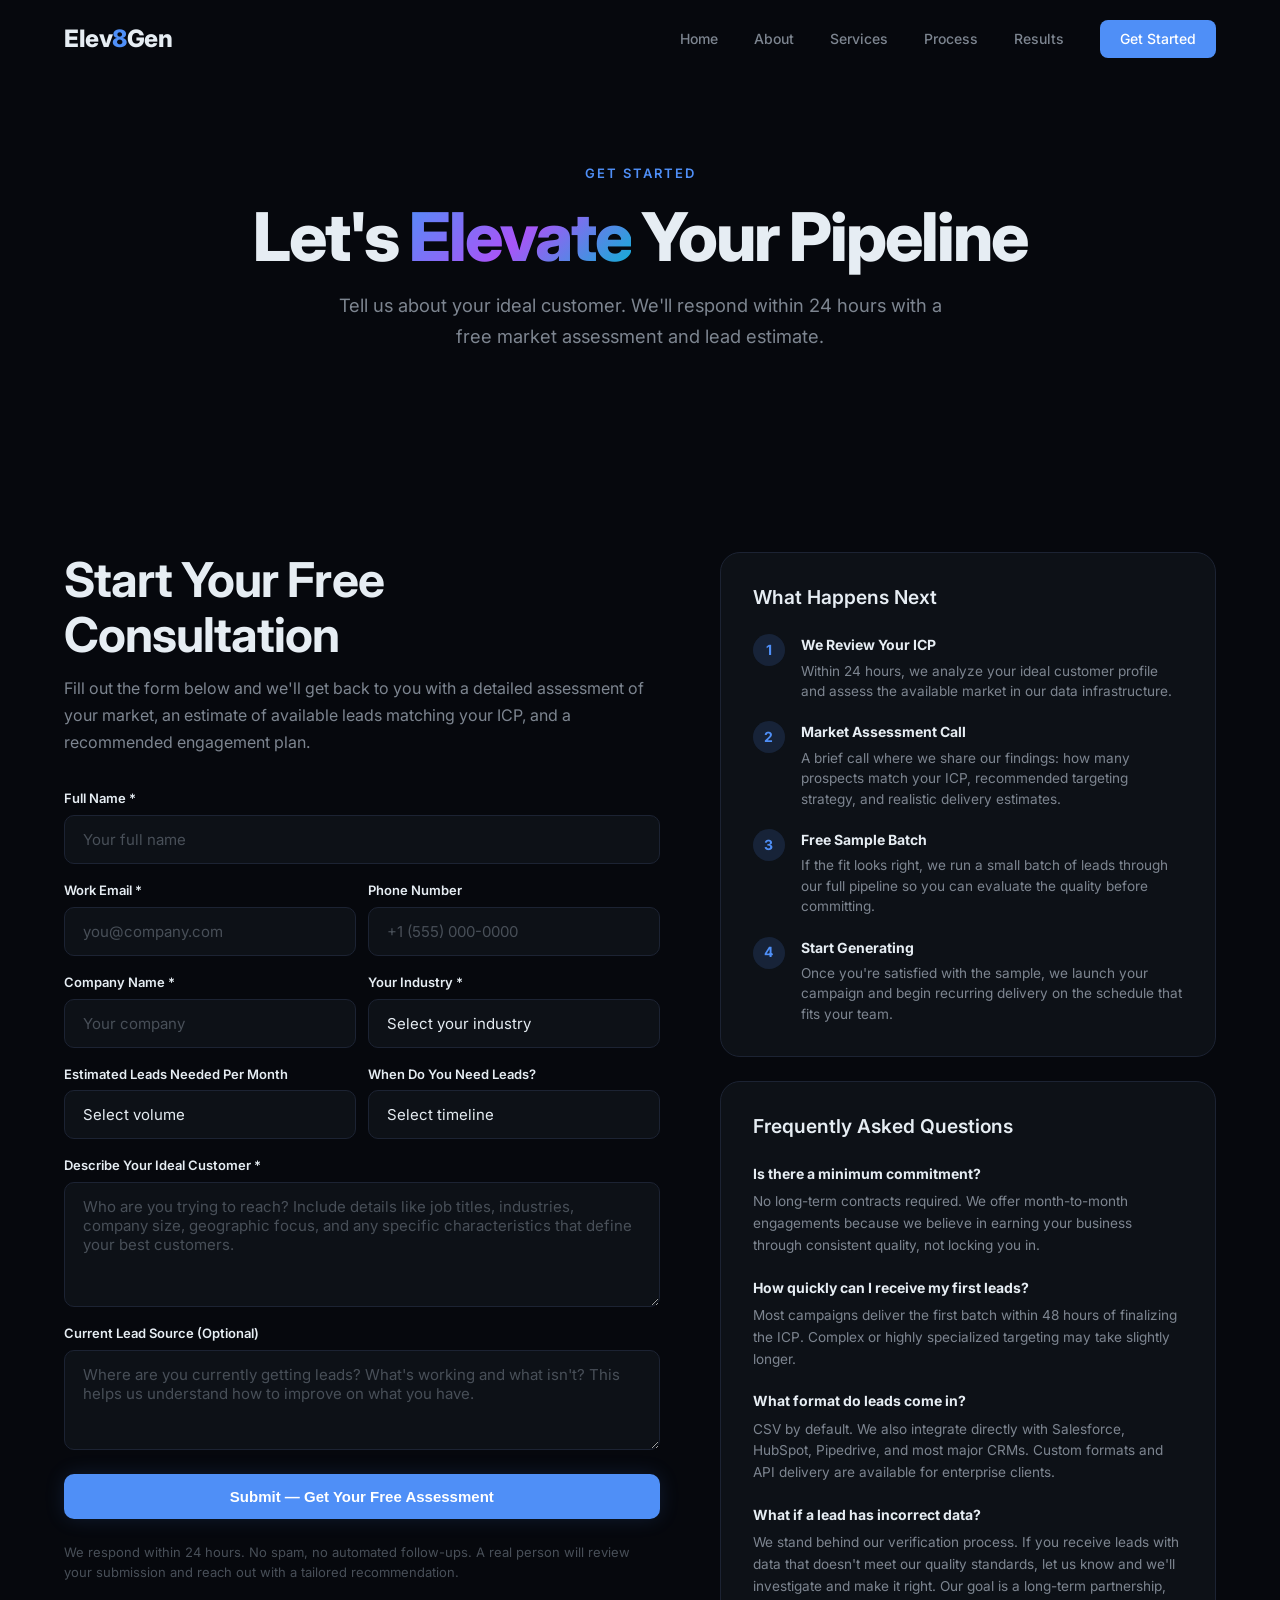
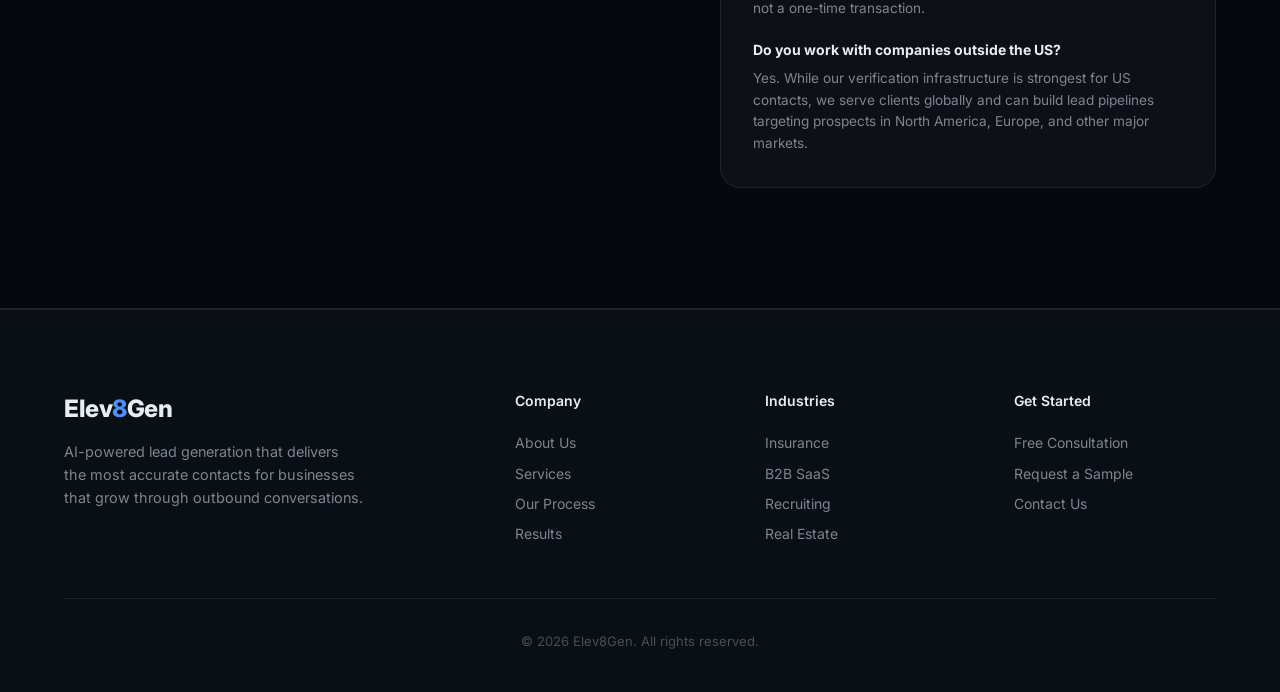
==== commit 0a242390: "Remove testimonials, fix mobile contact page, update lead volumes - Remove social proof/testimonial " ====
--- a/contact.html
+++ b/contact.html
@@ -84,11 +84,9 @@
                             <label for="volume">Estimated Leads Needed Per Month</label>
                             <select id="volume" name="volume">
                                 <option value="" disabled selected>Select volume</option>
-                                <option value="Under 200">Under 200</option>
-                                <option value="200-500">200 - 500</option>
-                                <option value="500-1000">500 - 1,000</option>
-                                <option value="1000-2000">1,000 - 2,000</option>
-                                <option value="2000+">2,000+</option>
+                                <option value="250">250 leads/mo</option>
+                                <option value="500">500 leads/mo</option>
+                                <option value="1000">1,000 leads/mo</option>
                                 <option value="Not sure yet">Not sure yet</option>
                             </select>
                         </div>
--- a/style.css
+++ b/style.css
@@ -813,8 +813,14 @@
 }
 
 /* ── Content Sections ────────────────────────────────── */
-.content-section { padding: 100px 0; }
-.content-section.alt-bg { background: var(--bg-section); }
+.content-section {
+    padding: 120px 0;
+    border-bottom: 1px solid var(--border);
+}
+
+.content-section.alt-bg {
+    background: var(--bg-section);
+}
 
 .lead-text {
     font-size: 1.1rem;
@@ -833,7 +839,10 @@
 }
 
 /* ── Value Cards (Home) ──────────────────────────────── */
-.value-section { padding: 100px 0; }
+.value-section {
+    padding: 120px 0;
+    border-bottom: 1px solid var(--border);
+}
 
 .value-grid {
     display: grid;
@@ -869,43 +878,101 @@
 .value-card h3 { margin-bottom: 10px; }
 .value-card p { color: var(--text-muted); font-size: 0.95rem; line-height: 1.7; }
 
-/* ── Industry Preview (Home) ─────────────────────────── */
-.industries-preview { padding: 100px 0; background: var(--bg-section); }
-
-.industry-preview-grid {
+/* ── Industries Grid (Home) ──────────────────────────── */
+.ind-section {
+    padding: 120px 0;
+    background: var(--bg-section);
+    border-bottom: 1px solid var(--border);
+}
+
+.ind-grid {
     display: grid;
     grid-template-columns: repeat(3, 1fr);
+    grid-template-rows: auto auto;
     gap: 20px;
 }
 
-.industry-preview-card {
-    padding: 32px;
-    background: var(--bg-card);
-    border: 1px solid var(--border);
-    border-radius: var(--radius);
-    transition: all 0.3s;
-}
-
-.industry-preview-card:hover {
+.ind-box {
+    padding: 36px 32px;
+    background: var(--bg-card);
+    border: 1px solid var(--border);
+    border-radius: 16px;
+    display: flex;
+    flex-direction: column;
+    transition: border-color 0.25s, transform 0.25s;
+}
+
+.ind-box:hover {
     border-color: var(--border-light);
-    transform: translateY(-2px);
-}
-
-.industry-preview-card h3 { color: var(--accent); margin-bottom: 10px; }
-.industry-preview-card p { color: var(--text-muted); font-size: 0.9rem; line-height: 1.6; margin-bottom: 16px; }
-
-.card-link {
+    transform: translateY(-4px);
+}
+
+.ind-icon {
+    width: 48px;
+    height: 48px;
+    display: flex;
+    align-items: center;
+    justify-content: center;
+    background: var(--accent-glow);
+    border: 1px solid rgba(79, 143, 247, 0.15);
+    border-radius: 12px;
+    color: var(--accent);
+    margin-bottom: 20px;
+    flex-shrink: 0;
+}
+
+.ind-box h3 {
+    font-size: 1.1rem;
+    margin-bottom: 10px;
+    color: var(--text);
+}
+
+.ind-box p {
+    color: var(--text-muted);
+    font-size: 0.9rem;
+    line-height: 1.65;
+    margin-bottom: 20px;
+    flex-grow: 1;
+}
+
+.ind-link {
     font-size: 14px;
     font-weight: 600;
     color: var(--accent);
-}
-
-.card-link:hover { text-decoration: underline; }
-
-.highlight-card { border-color: var(--accent); background: linear-gradient(135deg, rgba(79,143,247,0.05), rgba(168,85,247,0.05)); }
+    display: inline-flex;
+    align-items: center;
+    gap: 4px;
+    transition: gap 0.2s;
+}
+
+.ind-link:hover {
+    gap: 8px;
+    text-decoration: none;
+}
+
+.ind-cta-box {
+    border-color: rgba(79, 143, 247, 0.35);
+    background: linear-gradient(160deg, rgba(79, 143, 247, 0.06) 0%, rgba(168, 85, 247, 0.04) 100%);
+}
+
+.ind-cta-box:hover {
+    border-color: var(--accent);
+}
+
+@media (max-width: 1024px) {
+    .ind-grid { grid-template-columns: repeat(2, 1fr); }
+}
+
+@media (max-width: 768px) {
+    .ind-grid { grid-template-columns: 1fr; }
+}
 
 /* ── Social Proof (Home) ─────────────────────────────── */
-.social-proof { padding: 100px 0; }
+.social-proof {
+    padding: 120px 0;
+    border-top: 1px solid var(--border);
+    border-bottom: 1px solid var(--border);
+}
 
 .proof-content {
     display: grid;
@@ -930,7 +997,10 @@
 .proof-label { color: var(--text-muted); font-size: 0.9rem; line-height: 1.5; }
 
 /* ── Home CTA ────────────────────────────────────────── */
-.home-cta { padding: 100px 0; background: var(--bg-section); }
+.home-cta {
+    padding: 120px 0;
+    background: var(--bg-section);
+}
 
 .home-cta-content {
     text-align: center;
@@ -943,7 +1013,11 @@
 .home-cta-actions { display: flex; gap: 16px; justify-content: center; }
 
 /* ── Page CTA (shared) ───────────────────────────────── */
-.page-cta { padding: 100px 0; background: var(--bg-section); }
+.page-cta {
+    padding: 120px 0;
+    background: var(--bg-section);
+    border-top: 1px solid var(--border);
+}
 
 .page-cta-content {
     text-align: center;
@@ -1486,7 +1560,7 @@
 /* ── Additional Responsive ───────────────────────────── */
 @media (max-width: 1024px) {
     .value-grid { grid-template-columns: 1fr; max-width: 500px; margin: 0 auto; }
-    .industry-preview-grid { grid-template-columns: repeat(2, 1fr); }
+    /* removed old industry-preview-grid rule */
     .proof-content { grid-template-columns: 1fr; }
     .explainer-grid { grid-template-columns: 1fr; }
     .principles-grid { grid-template-columns: 1fr; }
@@ -1496,9 +1570,46 @@
 
 @media (max-width: 768px) {
     .value-grid { max-width: 100%; }
-    .industry-preview-grid { grid-template-columns: 1fr; }
+    /* removed old industry-preview-grid rule */
     .stage-header { flex-direction: column; align-items: flex-start; gap: 12px; }
     .home-cta-actions { flex-direction: column; align-items: center; }
     .service-detail-header { flex-direction: column; align-items: flex-start; }
     .service-popular { margin-left: 0; }
-}
+
+    /* Contact page mobile fixes */
+    .contact-layout { grid-template-columns: 1fr; gap: 32px; }
+    .contact-form-section { order: 1; }
+    .contact-info-section { order: 2; }
+    .form-row { grid-template-columns: 1fr; gap: 16px; }
+    .contact-form input,
+    .contact-form textarea,
+    .contact-form select {
+        padding: 16px;
+        font-size: 16px; /* prevents iOS zoom on focus */
+    }
+    .contact-form { gap: 20px; }
+    .form-group label { font-size: 14px; }
+    .info-card { padding: 24px; }
+    .next-step { gap: 12px; }
+    .faq-item h4 { font-size: 0.95rem; }
+    .faq-item p { font-size: 0.85rem; }
+    .btn-full { padding: 18px; font-size: 16px; }
+    .page-header { padding: 120px 0 60px; }
+    .page-header-sub { font-size: 1rem; padding: 0 8px; }
+    .content-section { padding: 60px 0; }
+
+    /* Industry grid — 2 columns on mobile instead of overflow */
+    .ind-grid { grid-template-columns: 1fr 1fr; gap: 12px; }
+    .ind-box { padding: 20px; }
+    .ind-box h3 { font-size: 0.9rem; }
+    .ind-box p { font-size: 0.8rem; }
+}
+
+@media (max-width: 420px) {
+    .ind-grid { grid-template-columns: 1fr; }
+    .contact-form input,
+    .contact-form textarea,
+    .contact-form select {
+        padding: 14px 12px;
+    }
+}
